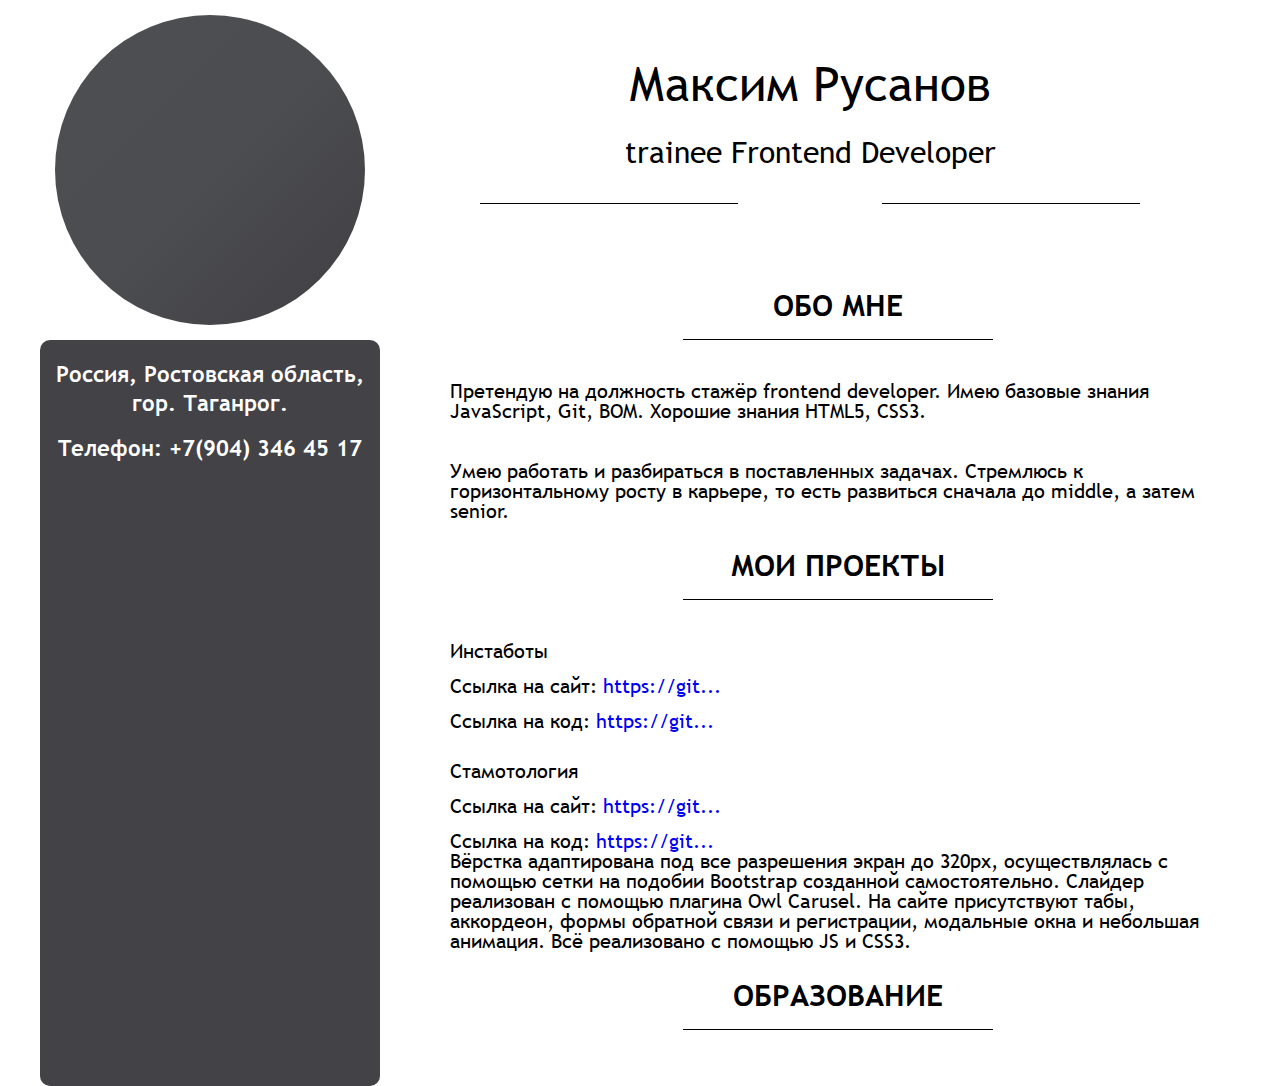
==== index.html @ 99c2b0e8 "connecting the 'Trebuchet MS' font" ====
<!DOCTYPE html>
<html lang="en">
<head>
  <meta charset="UTF-8">
  <meta http-equiv="X-UA-Compatible" content="IE=edge">
  <meta name="viewport" content="width=device-width, initial-scale=1.0">
  <link rel="stylesheet" href="css/font.css">
  <link rel="stylesheet" href="css/staile.css">
  <title>Resumame</title>
</head>
<body>
<div class="body-wrapper">
  <header class="header continer row">
    <div class="header__box-my-photo">
      <div class="my-photo">
        <img src="" alt="">
      </div>
    </div>
    <div class="header__text col-auto">
      <h2 class="text-centr">Максим Русанов</h2>
      <p class="text-centr">trainee Frontend Developer</p>
    </div>
  </header>
  <main class="continer row">
    <aside class="asidde">
      <section id="" class="">
        <p class="asidde__address fz-22 text-centr">Россия, Ростовская область, гор. Таганрог.</p>
        <p class="asidde__phon fz-22 text-centr margin-top-20">Tелефон: <a class="asidde__link-phon" href="tel: +79043464517">+7(904) 346 45 17</a></p>
      </section>
      <section id="" class=""></section>
      <section id="" class=""></section>
    </aside>
    <article id="" class="article col-auto">
      <section id="" class="about-my">
        <h3 class="sectin-title">Обо мне</h3>
        <p>Претендую на должность стажёр frontend developer. Имею базовые знания 
          JavaScript, Git, BOM. Хорошие знания HTML5, CSS3.  
        <p class="margin-top-40">Умею работать и разбираться в поставленных задачах. Стремлюсь к 
          горизонтальному росту в карьере, то есть развиться сначала до middle, 
          а затем senior. </p>
        </section>
      <section id="" class="">
        <h3 class="sectin-title">МОИ ПРОЕКТЫ</h3>
        <div class="box-lincs">
          <p>Инстаботы</p>
          <p>Ссылка на сайт: <a target="blank" href="https://yandex.ru/">https://git...</a></p>
          <p>Ссылка на код:  <a target="blank" href="https://yandex.ru/">https://git...</a></p>
        </div>
        <div class="box-lincs">
          <p>Стамотология</p>
          <p>Ссылка на сайт: <a target="blank" href="https://yandex.ru/">https://git...</a></p>
          <p>Ссылка на код:  <a target="blank" href="https://yandex.ru/">https://git...</a></p>
        </div>
        <div class="box-comment">
          <p>Вёрстка адаптирована под все разрешения экран до 320px, осуществлялась с помощью сетки на подобии Bootstrap созданной самостоятельно. Слайдер реализован с помощью плагина  Owl Carusel. На сайте присутствуют табы, аккордеон, формы обратной связи и регистрации, модальные окна и небольшая анимация. Всё реализовано с помощью JS и CSS3. </p>
        </div>
      </section>
      <section id="" class="">
        <h3 class="sectin-title">ОБРАЗОВАНИЕ</h3>
        
      </section>
      <section id="" class=""></section>
    </article>
    
  </main>
  <footer class="footer"></footer>
</div>
  <script src="comod.js"></script>
</body>
</html>
---- css/font.css ----
@font-face {
    font-family: 'Trebuchet MS';
    src: url('../fonts/TrebuchetMS/Trebuchet-BoldItalic.eot');
    src: local('Trebuchet MS Bold Italic'), local('Trebuchet-BoldItalic'), url('../fonts/TrebuchetMS/Trebuchet-BoldItalic.eot?#iefix') format('embedded-opentype'), url('../fonts/TrebuchetMS/Trebuchet-BoldItalic.woff') format('woff'), url('../fonts/TrebuchetMS/Trebuchet-BoldItalic.ttf') format('truetype');
    font-weight: bold;
    font-style: italic;
}

@font-face {
    font-family: 'Trebuchet MS';
    src: url('../fonts/TrebuchetMS/TrebuchetMS-Bold.eot');
    src: local('Trebuchet MS Bold'), local('TrebuchetMS-Bold'), url('../fonts/TrebuchetMS/TrebuchetMS-Bold.eot?#iefix') format('embedded-opentype'), url('../fonts/TrebuchetMS/TrebuchetMS-Bold.woff') format('woff'), url('../fonts/TrebuchetMS/TrebuchetMS-Bold.ttf') format('truetype');
    font-weight: bold;
    font-style: normal;
}

@font-face {
    font-family: 'Trebuchet MS';
    src: url('../fonts/TrebuchetMS/TrebuchetMS-Italic.eot');
    src: local('Trebuchet MS Italic'), local('TrebuchetMS-Italic'), url('../fonts/TrebuchetMS/TrebuchetMS-Italic.eot?#iefix') format('embedded-opentype'), url('../fonts/TrebuchetMS/TrebuchetMS-Italic.woff') format('woff'), url('../fonts/TrebuchetMS/TrebuchetMS-Italic.ttf') format('truetype');
    font-weight: normal;
    font-style: italic;
}

@font-face {
    font-family: 'Trebuchet MS';
    src: url('../fonts/TrebuchetMS/TrebuchetMS.eot');
    src: local('Trebuchet MS'), local('TrebuchetMS'), url('../fonts/TrebuchetMS/TrebuchetMS.eot?#iefix') format('embedded-opentype'), url('../fonts/TrebuchetMS/TrebuchetMS.woff') format('woff'), url('../fonts/TrebuchetMS/TrebuchetMS.ttf') format('truetype');
    font-weight: normal;
    font-style: normal;
}
---- css/staile.css ----
/*Обнуление*/

* {
  padding: 0;
  margin: 0;
  border: 0;
}

*, *:before, *:after {
  -moz-box-sizing: border-box;
  -webkit-box-sizing: border-box;
  box-sizing: border-box;
}

:focus, :active {
  outline: none;
}

a:focus, a:active {
  outline: none;
}

nav, footer, header, aside {
  display: block;
}

body {
  width: 100%;
  font-size: 100%;
  line-height: 1;
  font-size: 20px;
  -ms-text-size-adjust: 100%;
  -moz-text-size-adjust: 100%;
  -webkit-text-size-adjust: 100%;
  font-family: 'Trebuchet MS';
}

input, button, textarea {
  font-family: inherit;
}

input::-ms-clear {
  display: none;
}

button {
  cursor: pointer;
}

button::-moz-focus-inner {
  padding: 0;
  border: 0;
}

a, a:visited {
  text-decoration: none;
}

a:hover {
  text-decoration: none;
}

ul li {
  list-style: none;
}

img {
  vertical-align: top;
}

h1, h2, h3, h4, h5, h6 {
  font-size: inherit;
  font-weight: 400;
}

/* Grid */

.row {
  display: flex;
  flex-wrap: wrap;
  flex-shrink: 0;
  width: 100%;
  max-width: 100%;
}

.continer {
  width: 1200px;
  margin: 0 auto;
}

.col {
  flex: 1 0 0%;
}

/* .col-auto {
  flex: 0 0 auto;
  width: auto;
} */

.col-auto {
  flex: auto;
}

.text-centr {
  text-align: center;
}

.margin-top-40 {
  margin-top: 40px;
}

.margin-top-20 {
  margin-top: 20px;
}

.fz-22 {
  font-size: 22px;
  font-weight: bold;
}

.sectin-title {
  position: relative;
  margin-top: 30px;
  margin-bottom: 60px;
  text-align: center;
  font-size: 30px;
  font-weight: bold;
  text-transform: uppercase;
}

.sectin-title:before {
  content: '';
  position: absolute;
  width: 40%;
  height: 1px;
  left: 50%;
  right: 50%;
  transform: translateX(-50%);
  bottom: -19px;
  background-color: #000;
}

.df-al-centr {
  display: flex;
  align-items: center;
}

.df-ju-centr {
  display: flex;
  justify-content: center;
}

.df-al-ju-centr {
  display: flex;
  align-items: center;
  justify-content: center;
}

.stretching {
  align-self: stretch;
}

.bg-section {
  background-repeat: no-repeat;
  background-position: center center;
  background-size: cover;
}

/* Mian */

.body-wrapper {}

.header {}

.header__box-my-photo {
  width: 340px;
  padding: 15px;
}

.my-photo {
  width: 310px;
  height: 310px;
  border-radius: 50%;
  background: linear-gradient(to top left, #403f44, #4c4d51, #4e4f53);
}

.header__text {
  padding-top: 60px;
}

.header__text h2 {
  font-size: 48px;
}

.header__text p {
  position: relative;
  margin-top: 30px;
  font-size: 30px;
}

.header__text p:before, .header__text p:after {
  content: '';
  position: absolute;
  width: 30%;
  height: 1px;
  background-color: #000;
  top: 65px;
}

.header__text p:before {
  left: 100px;
}

.header__text p:after {
  right: 100px;
}

.asidde {
  width: 340px;
  padding: 20px 15px;
  background-color: #434247;
  color: #fff;
  border-radius: 10px;
}

.asidde__address {
  line-height: 1.3;
}

.asidde__link-phon {
  color: #fff;
  cursor: pointer;
}

.article {
  max-width: 860px;
  padding: 15px 15px 15px 70px;
}

.about-my {
  margin-top: -64px;
}

.about-my .sectin-title {
  margin-top: 0;
}

.box-lincs {
  margin-top: 30px;
}

.box-lincs p {
  margin-top: 15px;
}

.box-lincs p:first-child {
  margin: 0 0 0 20;
}

.footer {}
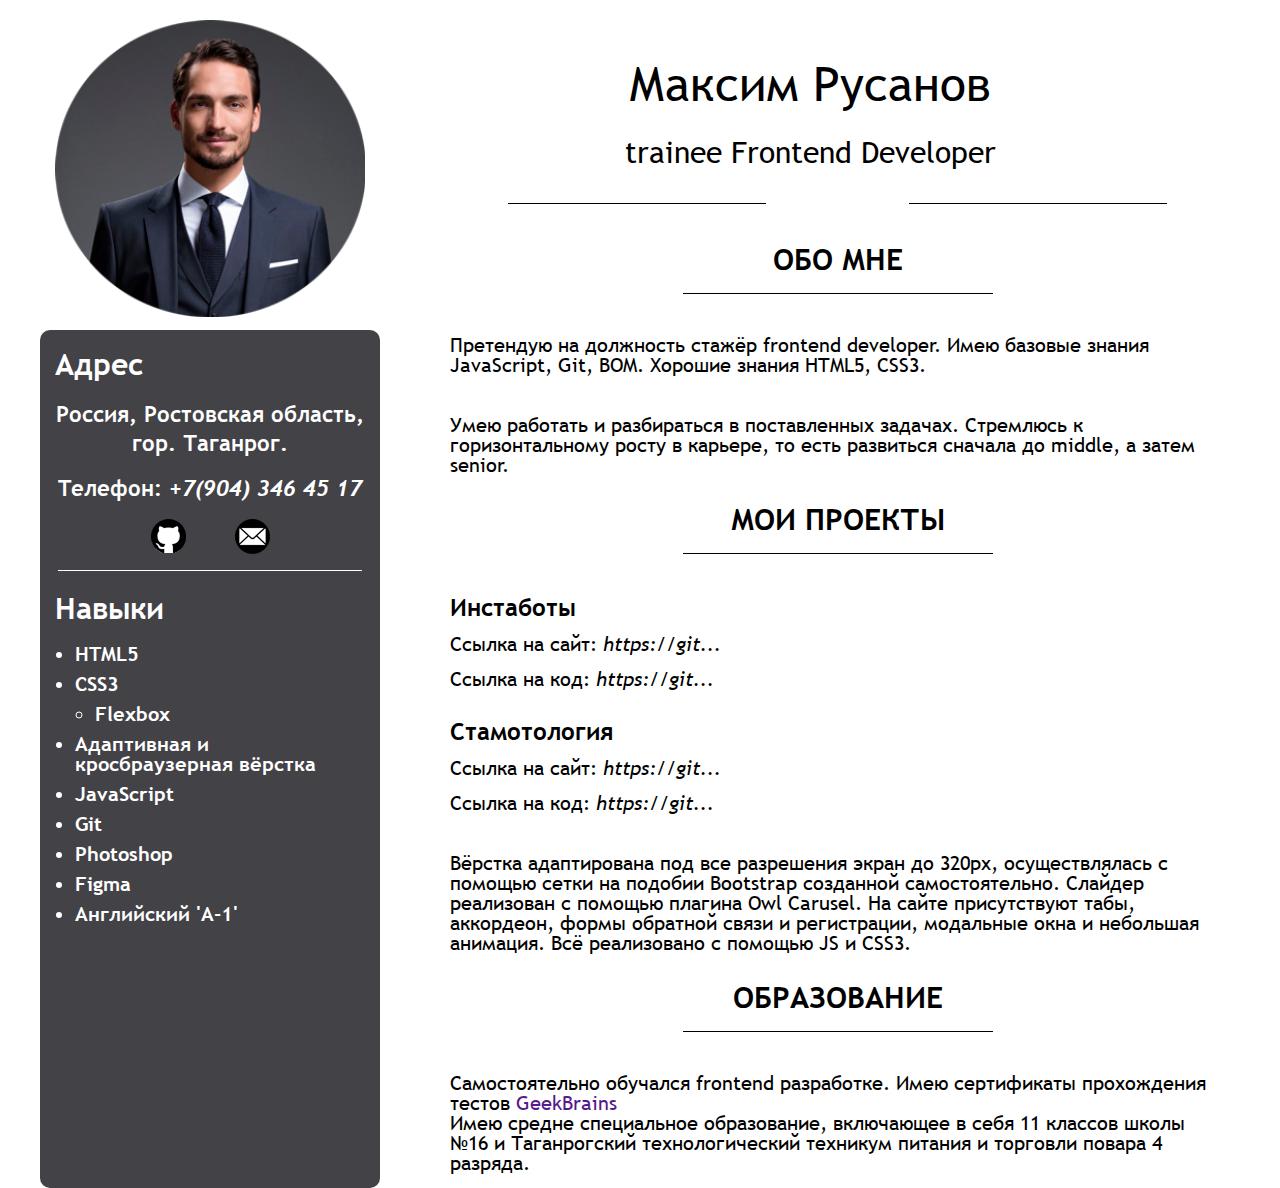
==== commit 8757d54c: "add animation of the phone on hover" ====
--- a/index.html
+++ b/index.html
@@ -11,9 +11,9 @@
 <body>
 <div class="body-wrapper">
   <header class="header continer row">
-    <div class="header__box-my-photo">
+    <div class="header__box-my-photo df-al-ju-centr">
       <div class="my-photo">
-        <img src="" alt="">
+        <img class="width100" src="img/my-photo.png" alt="Моё фото">
       </div>
     </div>
     <div class="header__text col-auto">
@@ -24,10 +24,42 @@
   <main class="continer row">
     <aside class="asidde">
       <section id="" class="">
+        <h3 class="address__title">Адрес</h3>
         <p class="asidde__address fz-22 text-centr">Россия, Ростовская область, гор. Таганрог.</p>
-        <p class="asidde__phon fz-22 text-centr margin-top-20">Tелефон: <a class="asidde__link-phon" href="tel: +79043464517">+7(904) 346 45 17</a></p>
+        <p class="asidde__phon fz-22 text-centr margin-top-20">Tелефон: 
+          <a class="asidde__link-phon" href="tel: +79043464517">
+            <span class="hover-phon-main">+7(904) 346 45 17</span>
+            <span class="hover-phon">+7(904) 346 45 17</span> 
+          </a>
+        </p>
+        <div class="asidde__box-lincs">
+          <div class="box-githab">
+            <a href="https://github.com/Max-Rus1977" target="blank"><img src="img/github.png" alt="Ссылка на github"></a>
+          </div>
+          <div class="box-email">
+            <a href="mailto:maxsvet77@yandex.ru"><img src="img/mail.png" alt="Ссылка на мою пояту 'maxsvet77@yandex.ru'"></a>
+          </div>
+        </div>
       </section>
-      <section id="" class=""></section>
+      <section id="" class="skills">
+        <h3 class="skills__title">Навыки</h3>
+        <ul>
+          <li>HTML5</li>
+          <li>CSS3</li>
+          <li>
+            <ul>
+              <li>Flexbox</li>
+            </ul>
+          </li>
+          <li>Адаптивная и кросбраузерная
+            вёрстка</li>
+          <li>JavaScript</li>
+          <li>Git</li>
+          <li>Photoshop</li>
+          <li>Figma</li>
+          <li>Английский 'A-1'</li>
+        </ul>
+      </section>
       <section id="" class=""></section>
     </aside>
     <article id="" class="article col-auto">
@@ -52,12 +84,13 @@
           <p>Ссылка на код:  <a target="blank" href="https://yandex.ru/">https://git...</a></p>
         </div>
         <div class="box-comment">
-          <p>Вёрстка адаптирована под все разрешения экран до 320px, осуществлялась с помощью сетки на подобии Bootstrap созданной самостоятельно. Слайдер реализован с помощью плагина  Owl Carusel. На сайте присутствуют табы, аккордеон, формы обратной связи и регистрации, модальные окна и небольшая анимация. Всё реализовано с помощью JS и CSS3. </p>
+          <p class="margin-top-40">Вёрстка адаптирована под все разрешения экран до 320px, осуществлялась с помощью сетки на подобии Bootstrap созданной самостоятельно. Слайдер реализован с помощью плагина  Owl Carusel. На сайте присутствуют табы, аккордеон, формы обратной связи и регистрации, модальные окна и небольшая анимация. Всё реализовано с помощью JS и CSS3. </p>
         </div>
       </section>
       <section id="" class="">
         <h3 class="sectin-title">ОБРАЗОВАНИЕ</h3>
-        
+        <p>Самостоятельно обучался frontend разработке. Имею сертификаты прохождения тестов <a href="">GeekBrains</a></p>
+        <p>Имею средне специальное образование, включающее в себя 11 классов школы №16 и Таганрогский технологический техникум питания и торговли повара 4 разряда.</p>
       </section>
       <section id="" class=""></section>
     </article>
--- a/css/staile.css
+++ b/css/staile.css
@@ -60,9 +60,9 @@
   text-decoration: none;
 }
 
-ul li {
+/* ul li {
   list-style: none;
-}
+} */
 
 img {
   vertical-align: top;
@@ -92,17 +92,16 @@
   flex: 1 0 0%;
 }
 
-/* .col-auto {
-  flex: 0 0 auto;
-  width: auto;
-} */
-
 .col-auto {
   flex: auto;
 }
 
 .text-centr {
   text-align: center;
+}
+
+.width100 {
+  width: 100%;
 }
 
 .margin-top-40 {
@@ -168,20 +167,16 @@
 
 /* Mian */
 
-.body-wrapper {}
-
-.header {}
-
 .header__box-my-photo {
   width: 340px;
-  padding: 15px;
+  padding-top: 20px;
 }
 
 .my-photo {
   width: 310px;
   height: 310px;
   border-radius: 50%;
-  background: linear-gradient(to top left, #403f44, #4c4d51, #4e4f53);
+  /* background: linear-gradient(to top left, #403f44, #4c4d51, #4e4f53); */
 }
 
 .header__text {
@@ -208,11 +203,11 @@
 }
 
 .header__text p:before {
-  left: 100px;
+  left: 128px;
 }
 
 .header__text p:after {
-  right: 100px;
+  right: 73px;
 }
 
 .asidde {
@@ -223,13 +218,96 @@
   border-radius: 10px;
 }
 
+.address__title {
+  font-size: 30px;
+  font-weight: bold;
+}
+
 .asidde__address {
+  margin-top: 20px;
   line-height: 1.3;
 }
 
 .asidde__link-phon {
+  position: relative;
   color: #fff;
+  overflow: hidden;
   cursor: pointer;
+}
+
+.hover-phon-main {
+  font-style: italic;
+  display: inline-block;
+  transition: 0.6s;
+}
+
+.hover-phon {
+  display: inline-block;
+  position: absolute;
+  width: 100%;
+  padding-left: 12px;
+  background-image: url('../img/icon-phon.png');
+  background-repeat: no-repeat;
+  background-position: 0 center;
+  font-size: 19px;
+  opacity: 0;
+  transition: 0.6s;
+  transform: translate(-182px, -20px);
+}
+
+.asidde__link-phon:hover .hover-phon-main {
+  opacity: 0;
+  transform: translateY(15px);
+}
+
+.asidde__link-phon:hover .hover-phon {
+  opacity: 1;
+  transform: translate(-182px, 3px);
+}
+
+.asidde__box-lincs {
+  display: flex;
+  justify-content: space-evenly;
+  position: relative;
+  width: 70%;
+  margin: 20px auto;
+}
+
+.asidde__box-lincs:before {
+  content: '';
+  position: absolute;
+  width: 140%;
+  height: 1px;
+  bottom: -17px;
+  background-color: #fff;
+}
+
+.skills__title {
+  margin-top: 40px;
+  font-size: 30px;
+  font-weight: bold;
+}
+
+.skills ul {
+  margin-top: 20px;
+}
+
+.skills ul li {
+  margin-left: 20px;
+  margin-top: 10px;
+  font-weight: bold;
+}
+
+.skills ul li:first-child {
+  margin-top: 0;
+}
+
+.skills ul li:nth-child(3) {
+  list-style: none;
+}
+
+.skills ul ul {
+  margin-top: 0px;
 }
 
 .article {
@@ -238,7 +316,7 @@
 }
 
 .about-my {
-  margin-top: -64px;
+  margin-top: -100px;
 }
 
 .about-my .sectin-title {
@@ -255,6 +333,12 @@
 
 .box-lincs p:first-child {
   margin: 0 0 0 20;
-}
-
-.footer {}+  font-size: 24px;
+  font-weight: bold;
+}
+
+.box-lincs p a {
+  font-family: 'Trebuchet MS';
+  font-style: italic;
+  color: #000;
+}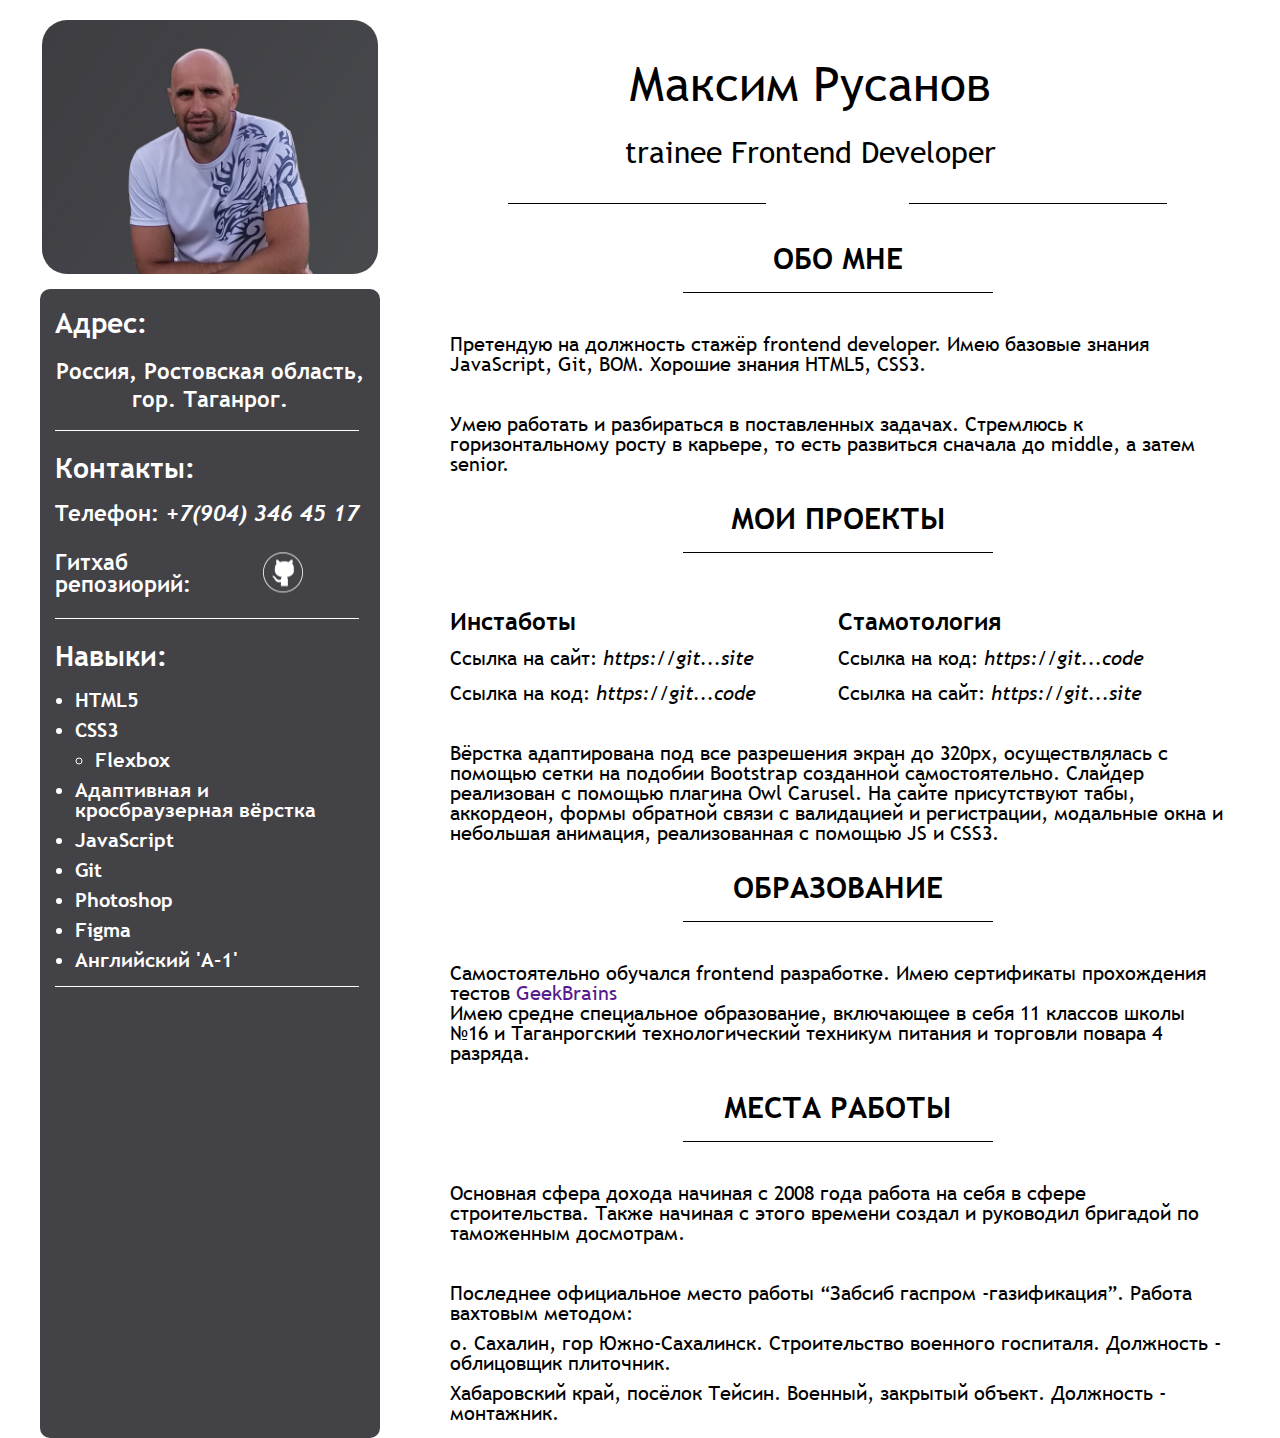
==== commit 878a404b: "adaptiv" ====
--- a/index.html
+++ b/index.html
@@ -6,6 +6,7 @@
   <meta name="viewport" content="width=device-width, initial-scale=1.0">
   <link rel="stylesheet" href="css/font.css">
   <link rel="stylesheet" href="css/staile.css">
+  <link rel="stylesheet" href="css/media.css">
   <title>Resumame</title>
 </head>
 <body>
@@ -13,7 +14,7 @@
   <header class="header continer row">
     <div class="header__box-my-photo df-al-ju-centr">
       <div class="my-photo">
-        <img class="width100" src="img/my-photo.png" alt="Моё фото">
+        <img class="width100" src="img/my-photo.jpg" alt="Моё фото">
       </div>
     </div>
     <div class="header__text col-auto">
@@ -21,28 +22,31 @@
       <p class="text-centr">trainee Frontend Developer</p>
     </div>
   </header>
-  <main class="continer row">
+  <main class="main continer row">
     <aside class="asidde">
-      <section id="" class="">
-        <h3 class="address__title">Адрес</h3>
+      <section class="adres sections-line">
+        <h3 class="address__title">Адрес:</h3>
         <p class="asidde__address fz-22 text-centr">Россия, Ростовская область, гор. Таганрог.</p>
-        <p class="asidde__phon fz-22 text-centr margin-top-20">Tелефон: 
+      </section>
+      <section class="contacts sections-line">  
+        <h3 class="contacts__title">Контакты:</h3>
+        <p class="asidde__phon fz-22 margin-top-20">Tелефон: 
           <a class="asidde__link-phon" href="tel: +79043464517">
             <span class="hover-phon-main">+7(904) 346 45 17</span>
             <span class="hover-phon">+7(904) 346 45 17</span> 
           </a>
         </p>
         <div class="asidde__box-lincs">
-          <div class="box-githab">
-            <a href="https://github.com/Max-Rus1977" target="blank"><img src="img/github.png" alt="Ссылка на github"></a>
-          </div>
-          <div class="box-email">
-            <a href="mailto:maxsvet77@yandex.ru"><img src="img/mail.png" alt="Ссылка на мою пояту 'maxsvet77@yandex.ru'"></a>
+          <div class="box-githab df-al-centr fz-22">
+            <p>Гитхаб репозиорий:</p><a href="https://github.com/Max-Rus1977" target="blank">
+              <img class="hover-git-img" src="img/githubWC.png" alt="Ссылка на github">
+              <span class="hover-git-text">перейти ... →</span>
+            </a>
           </div>
         </div>
       </section>
-      <section id="" class="skills">
-        <h3 class="skills__title">Навыки</h3>
+      <section class="skills sections-line">
+        <h3 class="skills__title">Навыки:</h3>
         <ul>
           <li>HTML5</li>
           <li>CSS3</li>
@@ -73,18 +77,20 @@
         </section>
       <section id="" class="">
         <h3 class="sectin-title">МОИ ПРОЕКТЫ</h3>
-        <div class="box-lincs">
-          <p>Инстаботы</p>
-          <p>Ссылка на сайт: <a target="blank" href="https://yandex.ru/">https://git...</a></p>
-          <p>Ссылка на код:  <a target="blank" href="https://yandex.ru/">https://git...</a></p>
-        </div>
-        <div class="box-lincs">
-          <p>Стамотология</p>
-          <p>Ссылка на сайт: <a target="blank" href="https://yandex.ru/">https://git...</a></p>
-          <p>Ссылка на код:  <a target="blank" href="https://yandex.ru/">https://git...</a></p>
+        <div class="wrapper-box-lins row">
+          <div class="box-lincs col">
+            <p>Инстаботы</p>
+            <p>Ссылка на сайт: <a target="blank" href=" https://max-rus1977.github.io/Instabots/">https://git...site</a></p>
+            <p>Ссылка на код:  <a target="blank" href="https://github.com/Max-Rus1977/Instabots">https://git...code</a></p>
+          </div>
+          <div class="box-lincs col">
+            <p>Стамотология</p>
+            <p>Ссылка на код: <a target="blank" href="https://github.com/Max-Rus1977/Smart-dentistry">https://git...code</a></>
+            <p>Ссылка на сайт: <a target="blank" href="https://max-rus1977.github.io/Smart-dentistry/">https://git...site</a></>
+          </div>
         </div>
         <div class="box-comment">
-          <p class="margin-top-40">Вёрстка адаптирована под все разрешения экран до 320px, осуществлялась с помощью сетки на подобии Bootstrap созданной самостоятельно. Слайдер реализован с помощью плагина  Owl Carusel. На сайте присутствуют табы, аккордеон, формы обратной связи и регистрации, модальные окна и небольшая анимация. Всё реализовано с помощью JS и CSS3. </p>
+          <p class="margin-top-40">Вёрстка адаптирована под все разрешения экран до 320px, осуществлялась с помощью сетки на подобии Bootstrap созданной самостоятельно. Слайдер реализован с помощью плагина  Owl Carusel. На сайте присутствуют табы, аккордеон, формы обратной связи с валидацией и регистрации, модальные окна и небольшая анимация, реализованная с помощью JS и CSS3. </p>
         </div>
       </section>
       <section id="" class="">
@@ -92,12 +98,23 @@
         <p>Самостоятельно обучался frontend разработке. Имею сертификаты прохождения тестов <a href="">GeekBrains</a></p>
         <p>Имею средне специальное образование, включающее в себя 11 классов школы №16 и Таганрогский технологический техникум питания и торговли повара 4 разряда.</p>
       </section>
-      <section id="" class=""></section>
+      <section id="" class="">
+        <h3 class="sectin-title">МЕСТА РАБОТЫ</h3>
+          <p>Основная сфера дохода начиная с 2008 года работа на себя в сфере строительства.  Также начиная с этого времени создал и руководил бригадой по таможенным досмотрам.</p>
+          <p class="margin-top-40">Последнее официальное место работы “Забсиб гаспром -газификация”. Работа вахтовым методом:</p>
+          <p class="margin-top-10">о. Сахалин, гор Южно-Сахалинск. Строительство военного госпиталя. Должность - облицовщик плиточник.</p>
+          <p class="margin-top-10">Хабаровский край, посёлок Тейсин. Военный, закрытый объект.  Должность - монтажник.</p>
+      </section>
     </article>
-    
   </main>
   <footer class="footer"></footer>
 </div>
   <script src="comod.js"></script>
 </body>
-</html>+</html> 
+
+ 
+
+ 
+
+ --- a/css/staile.css
+++ b/css/staile.css
@@ -60,10 +60,6 @@
   text-decoration: none;
 }
 
-/* ul li {
-  list-style: none;
-} */
-
 img {
   vertical-align: top;
 }
@@ -110,6 +106,10 @@
 
 .margin-top-20 {
   margin-top: 20px;
+}
+
+.margin-top-10 {
+  margin-top: 10px;
 }
 
 .fz-22 {
@@ -139,6 +139,19 @@
   background-color: #000;
 }
 
+.sections-line {
+  position: relative;
+}
+
+.sections-line:before {
+  content: '';
+  position: absolute;
+  width: 98%;
+  height: 1px;
+  bottom: -17px;
+  background-color: #fff;
+}
+
 .df-al-centr {
   display: flex;
   align-items: center;
@@ -173,10 +186,12 @@
 }
 
 .my-photo {
-  width: 310px;
-  height: 310px;
+  width: 336px;
   border-radius: 50%;
-  /* background: linear-gradient(to top left, #403f44, #4c4d51, #4e4f53); */
+}
+
+.my-photo img {
+  border-radius: 25px;
 }
 
 .header__text {
@@ -212,15 +227,11 @@
 
 .asidde {
   width: 340px;
+  margin-top: 15px;
   padding: 20px 15px;
   background-color: #434247;
   color: #fff;
   border-radius: 10px;
-}
-
-.address__title {
-  font-size: 30px;
-  font-weight: bold;
 }
 
 .asidde__address {
@@ -265,27 +276,60 @@
   transform: translate(-182px, 3px);
 }
 
+.hover-git-img {
+  position: relative;
+  transition: 0.5s;
+  display: block;
+  left: 50%;
+  transform: translate(-50%, 21%);
+  transition: 0.5s;
+}
+
+.box-githab a:hover .hover-git-img {
+  opacity: 0;
+  transform: translate(-50%, 75%);
+}
+
+.hover-git-text {
+  position: relative;
+  display: block;
+  left: 50%;
+  color: #fff;
+  font-size: 18px;
+  opacity: 0;
+  transform: translate(-50%, -250%);
+  transition: 0.5s;
+}
+
+.box-githab a:hover .hover-git-text {
+  opacity: 1;
+  transform: translate(-50%, -150%);
+  transition: 0.5s;
+}
+
 .asidde__box-lincs {
   display: flex;
   justify-content: space-evenly;
-  position: relative;
-  width: 70%;
   margin: 20px auto;
 }
 
-.asidde__box-lincs:before {
-  content: '';
-  position: absolute;
-  width: 140%;
-  height: 1px;
-  bottom: -17px;
-  background-color: #fff;
-}
-
-.skills__title {
+.box-githab {
+  justify-content: flex-start;
+  width: 100%;
+}
+
+.box-githab p {
+  width: 54%;
+}
+
+.address__title, .skills__title, .contacts__title {
   margin-top: 40px;
-  font-size: 30px;
-  font-weight: bold;
+  font-size: 28px;
+  font-weight: bold;
+}
+
+.address__title {
+  margin-top: 0;
 }
 
 .skills ul {
@@ -316,19 +360,16 @@
 }
 
 .about-my {
-  margin-top: -100px;
+  margin-top: -45px;
 }
 
 .about-my .sectin-title {
   margin-top: 0;
 }
 
-.box-lincs {
-  margin-top: 30px;
-}
-
 .box-lincs p {
   margin-top: 15px;
+  transition: 0.5s;
 }
 
 .box-lincs p:first-child {
@@ -341,4 +382,9 @@
   font-family: 'Trebuchet MS';
   font-style: italic;
   color: #000;
+  transition: 0.5s;
+}
+
+.box-lincs p a:hover {
+  color: #434247;
 }--- a/css/media.css
+++ b/css/media.css
@@ -0,0 +1,114 @@
+@media only screen and (max-width: 1200px) {
+  .continer {
+    padding: 0 10px;
+  }
+  .article {
+    flex: 1;
+    padding: 15px 15px 15px 50px;
+  }
+}
+
+@media only screen and (max-width: 1000px) {
+  body {
+    font-size: 18px;
+  }
+  .article {
+    padding: 15px 15px 15px 40px;
+  }
+  .address__title, .skills__title, .contacts__title {
+    font-size: 24px;
+  }
+  .fz-22 {
+    font-size: 22px;
+  }
+  .header__text h2 {
+    font-size: 40px;
+  }
+  .header__text p {
+    font-size: 24px;
+  }
+  .sectin-title {
+    font-size: 24px;
+  }
+}
+
+@media only screen and (max-width: 800px) {
+  .header__box-my-photo {
+    flex: 1;
+  }
+  .header__text {
+    width: 100%;
+  }
+  .header__text p:after {
+    right: 7%;
+  }
+  .header__text p:before {
+    left: 11%;
+  }
+  .main {
+    margin-top: 110px;
+  }
+  .asidde {
+    width: 60%;
+    margin: 0 auto;
+    padding: 35px 15px 60px 20px;
+  }
+  .article {
+    flex: none;
+    width: 100%;
+    margin-top: 25px;
+    padding: 10px;
+  }
+  .about-my {
+    margin-top: 0;
+  }
+}
+
+@media only screen and (max-width: 600px) {
+  body {
+    font-size: 17px;
+  }
+  .header__text {
+    padding-top: 24px;
+  }
+  .header__text h2 {
+    font-size: 30px;
+    font-weight: bold;
+  }
+  .header__text p {
+    font-size: 22px;
+    margin-top: 10px;
+  }
+  .header__text p:before, .header__text p:after {
+    top: 40px;
+  }
+  .main {
+    margin-top: 60px;
+  }
+  .asidde {
+    width: 94%;
+  }
+  .address__title, .skills__title, .contacts__title {
+    font-size: 22px;
+  }
+  .fz-22 {
+    font-size: 19px;
+  }
+  .sectin-title {
+    font-size: 22px;
+  }
+}
+
+@media only screen and (max-width: 380px) {
+  .continer {
+    padding: 0;
+  }
+  .my-photo {
+    max-width: 90%;
+    margin: 0 auto;
+  }
+  .asidde {
+    max-width: 98%;
+    padding: 25px 8px 48px 8px;
+  }
+}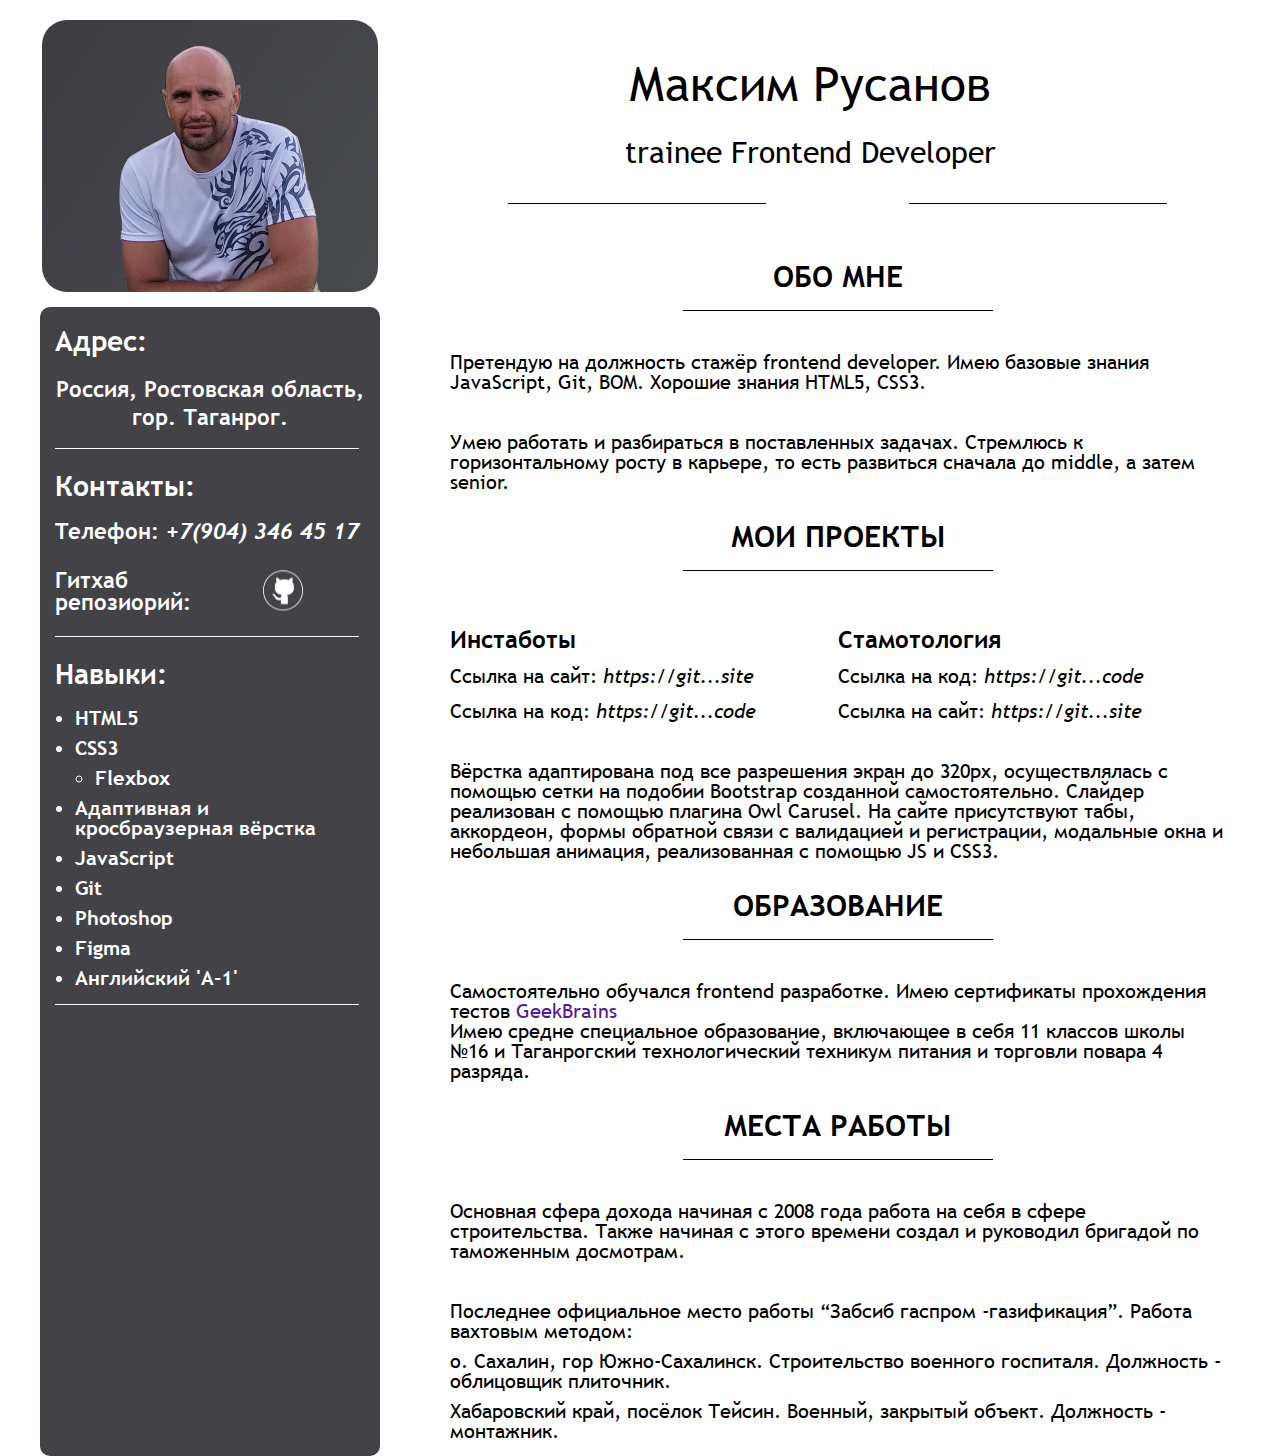
==== commit 4192003f: "photo replacement" ====
--- a/index.html
+++ b/index.html
@@ -14,7 +14,7 @@
   <header class="header continer row">
     <div class="header__box-my-photo df-al-ju-centr">
       <div class="my-photo">
-        <img class="width100" src="img/my-photo.jpg" alt="Моё фото">
+        <img class="width100" src="img/my-photo1.jpg" alt="Моё фото">
       </div>
     </div>
     <div class="header__text col-auto">
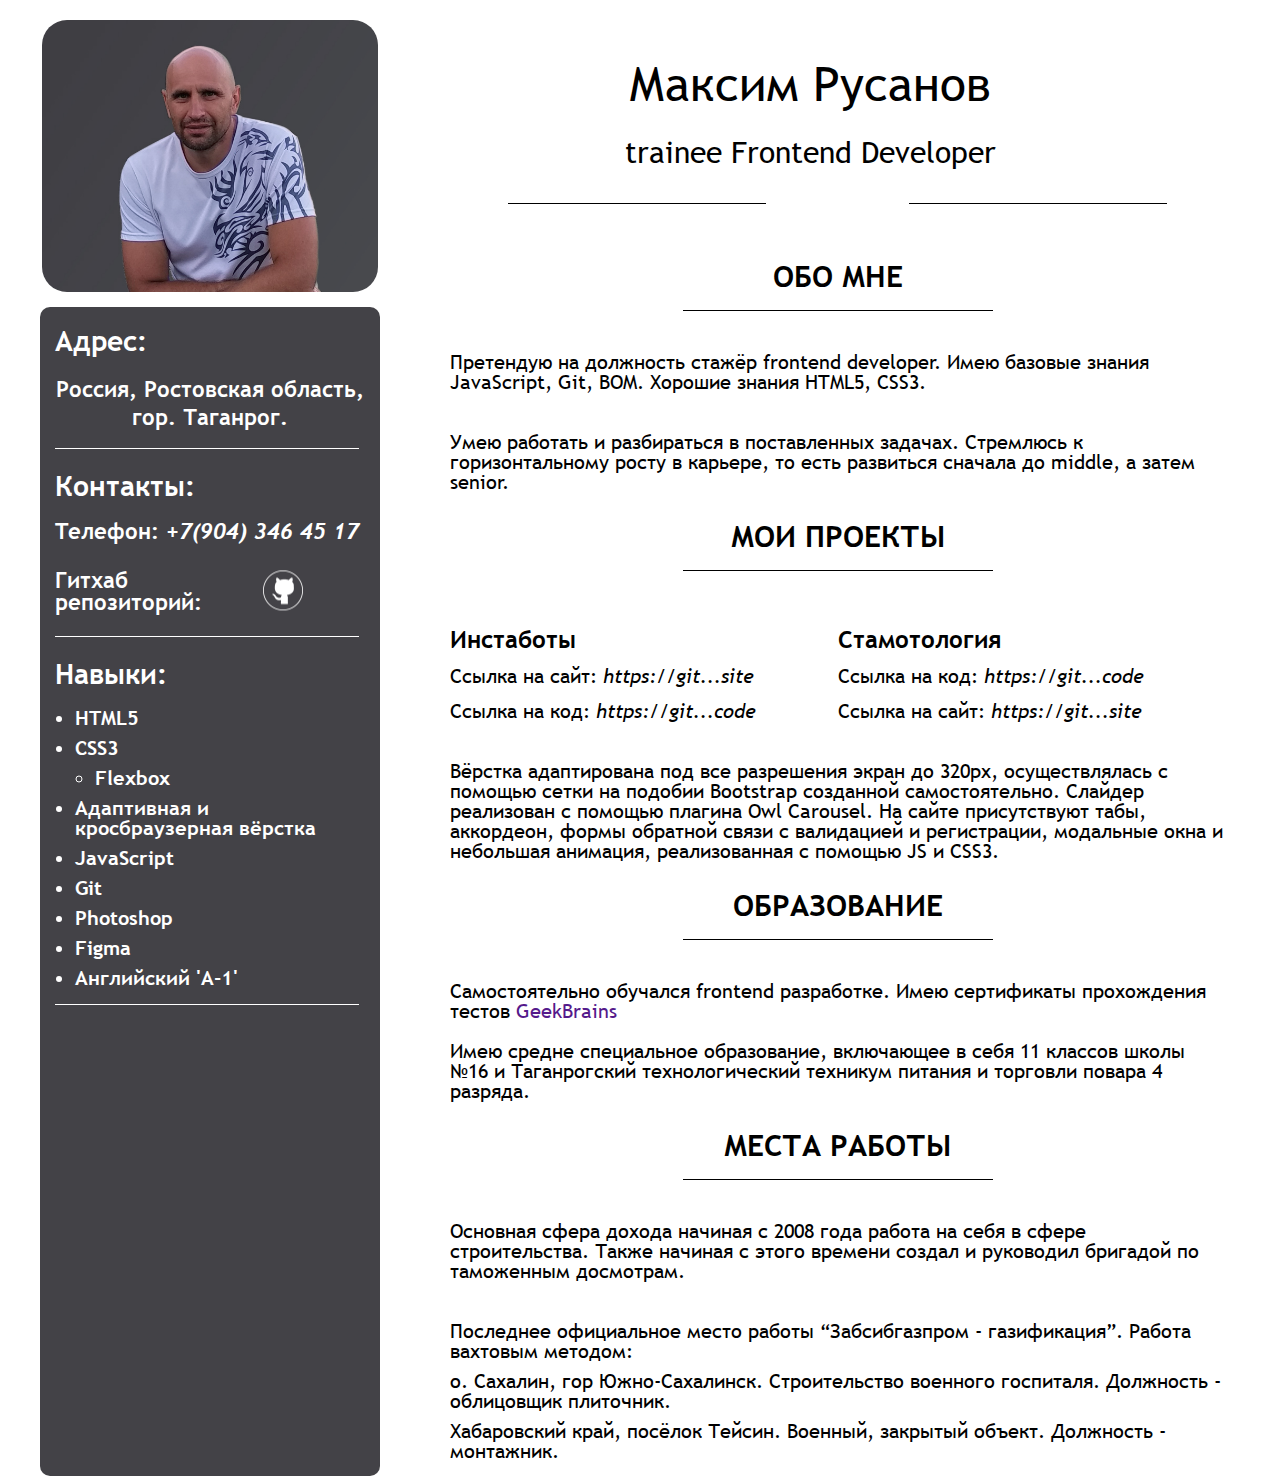
==== commit 0121b754: "improvements and corrections" ====
--- a/index.html
+++ b/index.html
@@ -38,7 +38,7 @@
         </p>
         <div class="asidde__box-lincs">
           <div class="box-githab df-al-centr fz-22">
-            <p>Гитхаб репозиорий:</p><a href="https://github.com/Max-Rus1977" target="blank">
+            <p>Гитхаб репозиторий:</p><a href="https://github.com/Max-Rus1977" target="blank">
               <img class="hover-git-img" src="img/githubWC.png" alt="Ссылка на github">
               <span class="hover-git-text">перейти ... →</span>
             </a>
@@ -90,18 +90,18 @@
           </div>
         </div>
         <div class="box-comment">
-          <p class="margin-top-40">Вёрстка адаптирована под все разрешения экран до 320px, осуществлялась с помощью сетки на подобии Bootstrap созданной самостоятельно. Слайдер реализован с помощью плагина  Owl Carusel. На сайте присутствуют табы, аккордеон, формы обратной связи с валидацией и регистрации, модальные окна и небольшая анимация, реализованная с помощью JS и CSS3. </p>
+          <p class="margin-top-40">Вёрстка адаптирована под все разрешения экран до 320px, осуществлялась с помощью сетки на подобии Bootstrap созданной самостоятельно. Слайдер реализован с помощью плагина  Owl Carousel. На сайте присутствуют табы, аккордеон, формы обратной связи с валидацией и регистрации, модальные окна и небольшая анимация, реализованная с помощью JS и CSS3.</p>
         </div>
       </section>
       <section id="" class="">
         <h3 class="sectin-title">ОБРАЗОВАНИЕ</h3>
         <p>Самостоятельно обучался frontend разработке. Имею сертификаты прохождения тестов <a href="">GeekBrains</a></p>
-        <p>Имею средне специальное образование, включающее в себя 11 классов школы №16 и Таганрогский технологический техникум питания и торговли повара 4 разряда.</p>
+        <p class="margin-top-20">Имею средне специальное образование, включающее в себя 11 классов школы №16 и Таганрогский технологический техникум питания и торговли повара 4 разряда.</p>
       </section>
       <section id="" class="">
         <h3 class="sectin-title">МЕСТА РАБОТЫ</h3>
           <p>Основная сфера дохода начиная с 2008 года работа на себя в сфере строительства.  Также начиная с этого времени создал и руководил бригадой по таможенным досмотрам.</p>
-          <p class="margin-top-40">Последнее официальное место работы “Забсиб гаспром -газификация”. Работа вахтовым методом:</p>
+          <p class="margin-top-40">Последнее официальное место работы “Забсибгазпром - газификация”. Работа вахтовым методом:</p>
           <p class="margin-top-10">о. Сахалин, гор Южно-Сахалинск. Строительство военного госпиталя. Должность - облицовщик плиточник.</p>
           <p class="margin-top-10">Хабаровский край, посёлок Тейсин. Военный, закрытый объект.  Должность - монтажник.</p>
       </section>
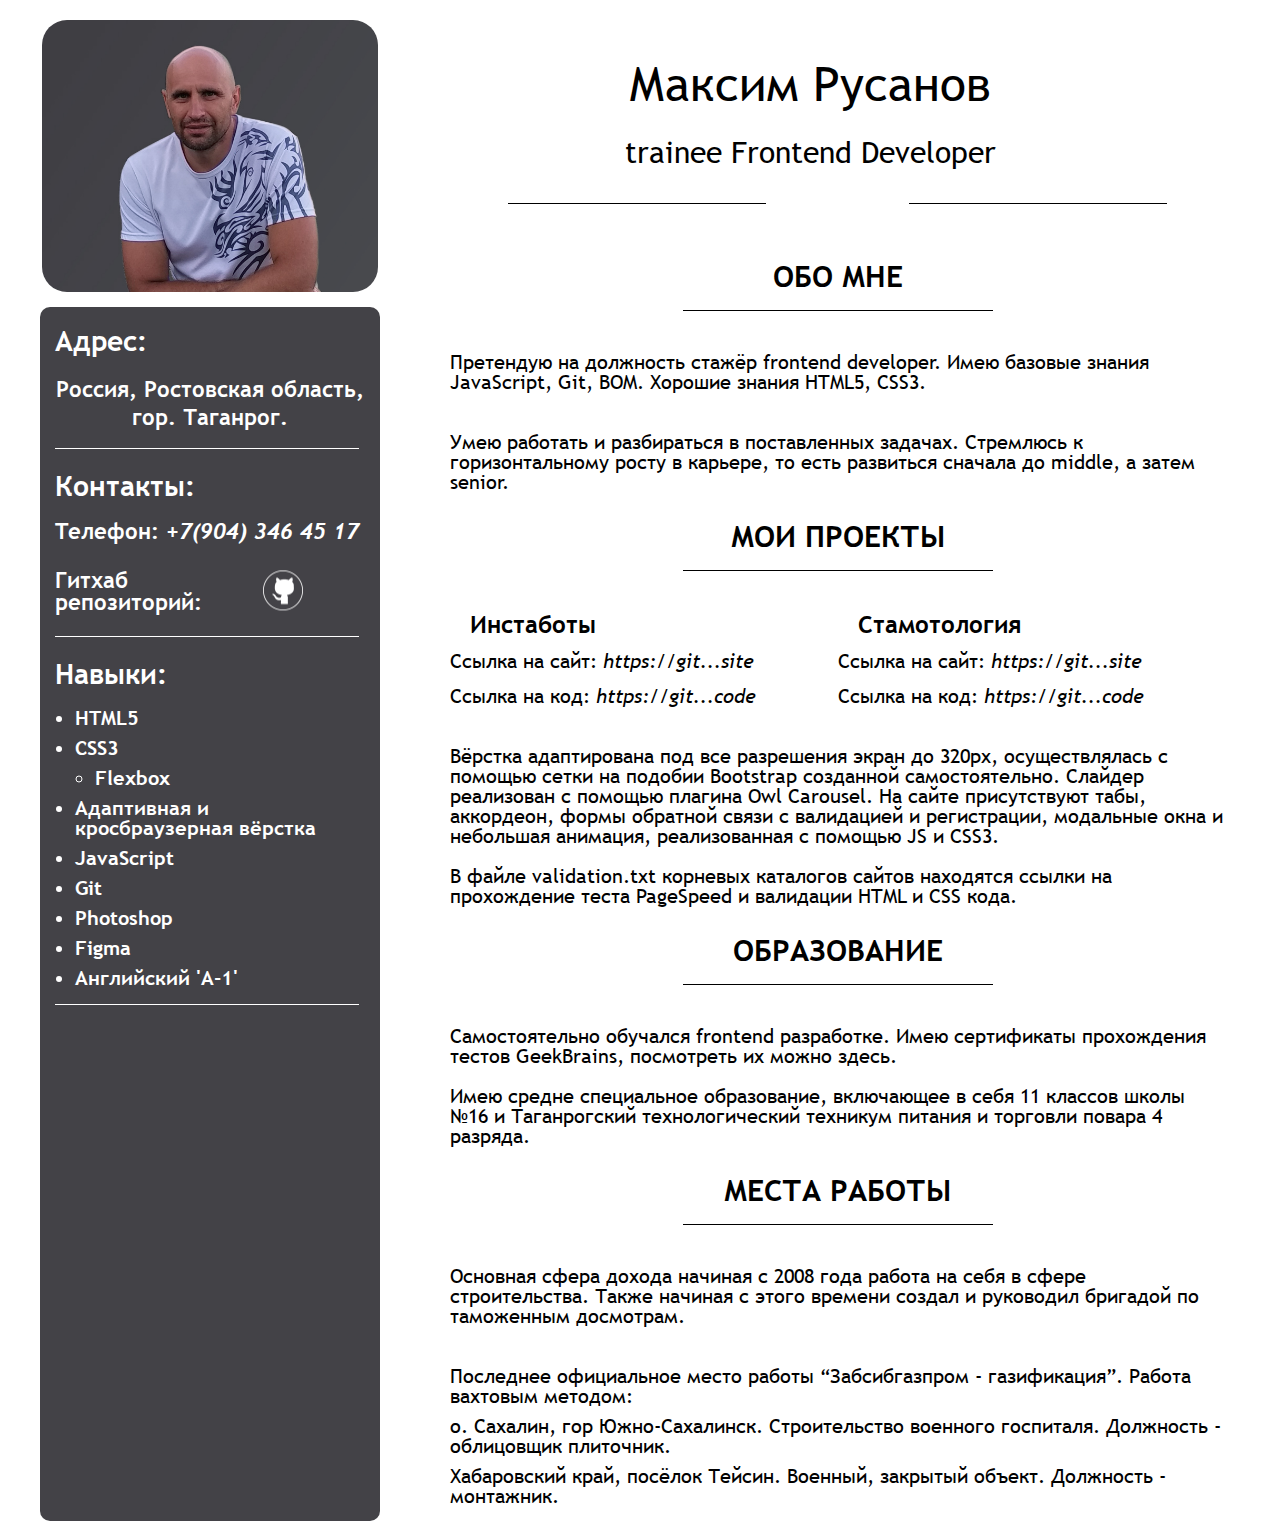
==== commit ec632fc1: "correction" ====
--- a/index.html
+++ b/index.html
@@ -1,5 +1,5 @@
 <!DOCTYPE html>
-<html lang="en">
+<html lang="ru">
 <head>
   <meta charset="UTF-8">
   <meta http-equiv="X-UA-Compatible" content="IE=edge">
@@ -31,7 +31,7 @@
       <section class="contacts sections-line">  
         <h3 class="contacts__title">Контакты:</h3>
         <p class="asidde__phon fz-22 margin-top-20">Tелефон: 
-          <a class="asidde__link-phon" href="tel: +79043464517">
+          <a class="asidde__link-phon" href="tel:+79043464517">
             <span class="hover-phon-main">+7(904) 346 45 17</span>
             <span class="hover-phon">+7(904) 346 45 17</span> 
           </a>
@@ -64,10 +64,9 @@
           <li>Английский 'A-1'</li>
         </ul>
       </section>
-      <section id="" class=""></section>
     </aside>
-    <article id="" class="article col-auto">
-      <section id="" class="about-my">
+    <article class="article col-auto">
+      <section class="about-my">
         <h3 class="sectin-title">Обо мне</h3>
         <p>Претендую на должность стажёр frontend developer. Имею базовые знания 
           JavaScript, Git, BOM. Хорошие знания HTML5, CSS3.  
@@ -75,30 +74,31 @@
           горизонтальному росту в карьере, то есть развиться сначала до middle, 
           а затем senior. </p>
         </section>
-      <section id="" class="">
+      <section>
         <h3 class="sectin-title">МОИ ПРОЕКТЫ</h3>
         <div class="wrapper-box-lins row">
           <div class="box-lincs col">
             <p>Инстаботы</p>
-            <p>Ссылка на сайт: <a target="blank" href=" https://max-rus1977.github.io/Instabots/">https://git...site</a></p>
-            <p>Ссылка на код:  <a target="blank" href="https://github.com/Max-Rus1977/Instabots">https://git...code</a></p>
+            <p>Ссылка на сайт: <a target="blank" href="https://max-rus1977.github.io/Instabots/">https://git...site</a></p>
+            <p>Ссылка на код:  <a target="blank" href="https://github.com/Max-Rus1977/Instabots/">https://git...code</a></p>
           </div>
           <div class="box-lincs col">
             <p>Стамотология</p>
-            <p>Ссылка на код: <a target="blank" href="https://github.com/Max-Rus1977/Smart-dentistry">https://git...code</a></>
-            <p>Ссылка на сайт: <a target="blank" href="https://max-rus1977.github.io/Smart-dentistry/">https://git...site</a></>
+            <p>Ссылка на сайт: <a target="blank" href="https://max-rus1977.github.io/Smart-dentistry/">https://git...site</a></p>
+            <p>Ссылка на код: <a target="blank" href="https://github.com/Max-Rus1977/Smart-dentistry">https://git...code</a></p>
           </div>
         </div>
         <div class="box-comment">
           <p class="margin-top-40">Вёрстка адаптирована под все разрешения экран до 320px, осуществлялась с помощью сетки на подобии Bootstrap созданной самостоятельно. Слайдер реализован с помощью плагина  Owl Carousel. На сайте присутствуют табы, аккордеон, формы обратной связи с валидацией и регистрации, модальные окна и небольшая анимация, реализованная с помощью JS и CSS3.</p>
+          <p class="margin-top-20">В файле validation.txt корневых каталогов сайтов находятся ссылки на прохождение теста PageSpeed и валидации HTML и CSS кода.</p>
         </div>
       </section>
-      <section id="" class="">
+      <section>
         <h3 class="sectin-title">ОБРАЗОВАНИЕ</h3>
-        <p>Самостоятельно обучался frontend разработке. Имею сертификаты прохождения тестов <a href="">GeekBrains</a></p>
+        <p>Самостоятельно обучался frontend разработке. Имею сертификаты прохождения тестов GeekBrains, <a class="education-link"  href="certificates.html" target="blanck">посмотреть их можно здесь.</a></p>
         <p class="margin-top-20">Имею средне специальное образование, включающее в себя 11 классов школы №16 и Таганрогский технологический техникум питания и торговли повара 4 разряда.</p>
       </section>
-      <section id="" class="">
+      <section>
         <h3 class="sectin-title">МЕСТА РАБОТЫ</h3>
           <p>Основная сфера дохода начиная с 2008 года работа на себя в сфере строительства.  Также начиная с этого времени создал и руководил бригадой по таможенным досмотрам.</p>
           <p class="margin-top-40">Последнее официальное место работы “Забсибгазпром - газификация”. Работа вахтовым методом:</p>
@@ -107,7 +107,6 @@
       </section>
     </article>
   </main>
-  <footer class="footer"></footer>
 </div>
   <script src="comod.js"></script>
 </body>
--- a/css/staile.css
+++ b/css/staile.css
@@ -79,6 +79,12 @@
   max-width: 100%;
 }
 
+.certificates-box {
+  min-height: 100vh;
+  padding: 35px;
+  background-color: #352c79;
+}
+
 .continer {
   width: 1200px;
   margin: 0 auto;
@@ -86,6 +92,11 @@
 
 .col {
   flex: 1 0 0%;
+}
+
+.col-2 {
+  width: 50%;
+  flex: 1 0 auto;
 }
 
 .col-auto {
@@ -373,7 +384,7 @@
 }
 
 .box-lincs p:first-child {
-  margin: 0 0 0 20;
+  margin: 0 0 0 20px;
   font-size: 24px;
   font-weight: bold;
 }
@@ -386,5 +397,37 @@
 }
 
 .box-lincs p a:hover {
-  color: #434247;
+  color: #551a8b;
+  text-decoration: underline;
+}
+
+.education-link {
+  color: #000;
+  transition: 0.5s;
+}
+
+.education-link:hover {
+  color: #551a8b;
+  text-decoration: underline;
+}
+
+.certificates-box .row {
+  padding: 35px 0;
+}
+
+.certificates-box a {
+  overflow: hidden;
+}
+
+.certificates-box img {
+  display: block;
+  width: 90%;
+  margin: 20px auto;
+  transition: 4s;
+  box-shadow: 0px 0px 20px 1px rgb(0 0 0 / 55%);
+}
+
+.certificates-box img:hover {
+  transform: scale(1.5);
+  transition: 18s;
 }